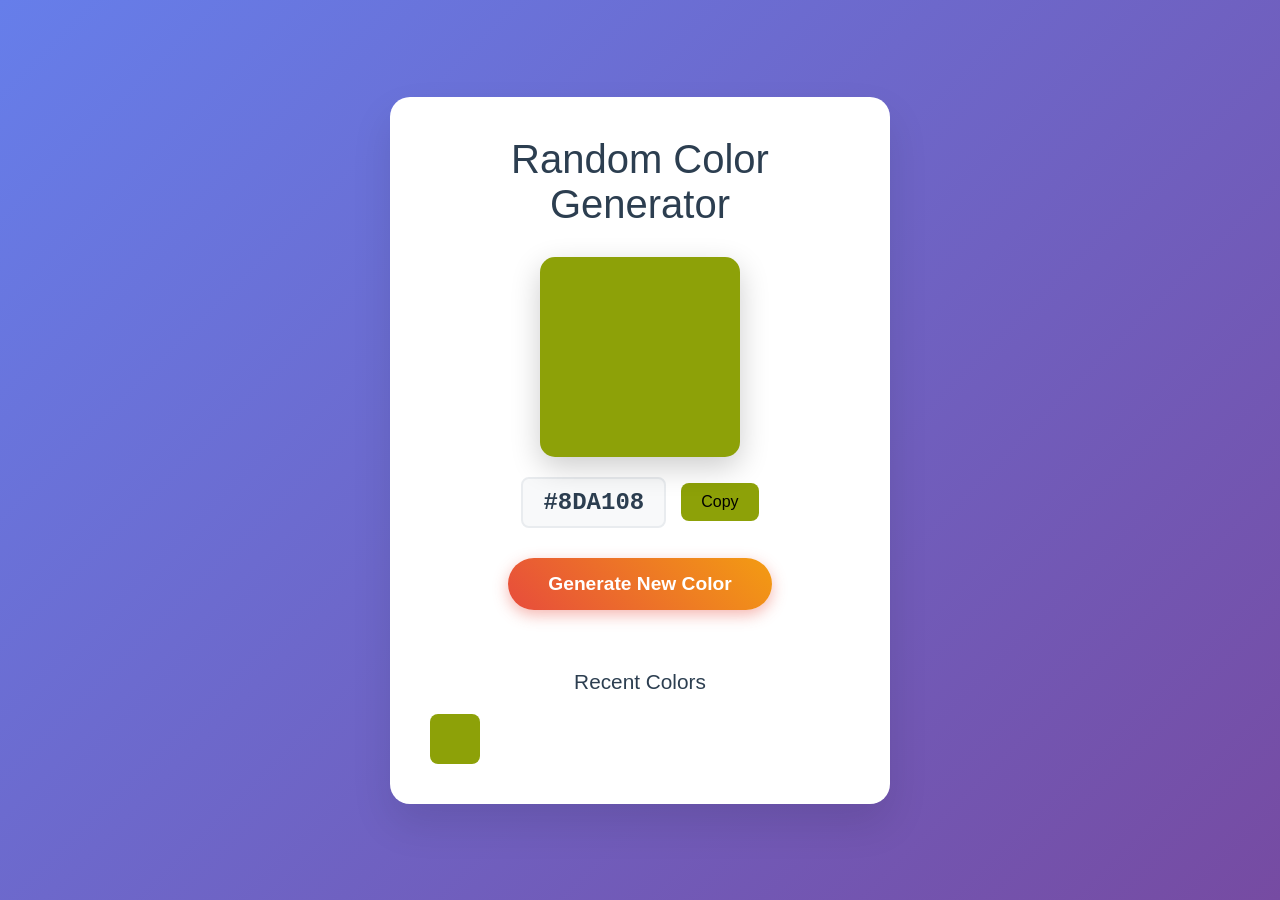
==== index.html @ a9df32db "feat: add random color generator" ====
<!DOCTYPE html>
<html lang="en">

<head>
  <meta charset="UTF-8">
  <meta name="viewport" content="width=device-width, initial-scale=1.0">
  <title>Random Color Generator</title>
  <link rel="stylesheet" href="styles.css">
</head>

<body>
  <div class="container">
    <h1>Random Color Generator</h1>
    <div class="color-display" id="colorDisplay">
      <div class="color-box" id="colorBox"></div>
      <div class="color-info">
        <span class="color-text" id="colorText">#3498db</span>
        <button class="copy-btn" id="copyBtn">Copy</button>
      </div>
    </div>
    <button class="generate-btn" id="generateBtn">Generate New Color</button>
    <div class="color-history" id="colorHistory">
      <h3>Recent Colors</h3>
      <div class="history-grid" id="historyGrid"></div>
    </div>
  </div>
  <script src="script.js"></script>
</body>

</html>
---- styles.css ----
* {
	margin: 0;
	padding: 0;
	box-sizing: border-box;
}

body {
	font-family: "Segoe UI", Tahoma, Geneva, Verdana, sans-serif;
	background: linear-gradient(135deg, #667eea 0%, #764ba2 100%);
	min-height: 100vh;
	display: flex;
	align-items: center;
	justify-content: center;
	padding: 20px;
}

.container {
	background: white;
	border-radius: 20px;
	box-shadow: 0 20px 40px rgba(0, 0, 0, 0.1);
	padding: 40px;
	text-align: center;
	max-width: 500px;
	width: 100%;
}

h1 {
	color: #2c3e50;
	margin-bottom: 30px;
	font-size: 2.5rem;
	font-weight: 300;
}

.color-display {
	margin-bottom: 30px;
}

.color-box {
	width: 200px;
	height: 200px;
	background-color: #3498db;
	border-radius: 15px;
	margin: 0 auto 20px;
	box-shadow: 0 10px 30px rgba(0, 0, 0, 0.2);
	transition: all 0.3s ease;
	cursor: pointer;
}

.color-box:hover {
	transform: scale(1.05);
	box-shadow: 0 15px 40px rgba(0, 0, 0, 0.3);
}

.color-info {
	display: flex;
	align-items: center;
	justify-content: center;
	gap: 15px;
}

.color-text {
	font-size: 1.5rem;
	font-weight: bold;
	color: #2c3e50;
	font-family: "Courier New", monospace;
	padding: 10px 20px;
	background: #f8f9fa;
	border-radius: 8px;
	border: 2px solid #e9ecef;
}

.copy-btn {
	background: #3498db;
	color: white;
	border: none;
	padding: 10px 20px;
	border-radius: 8px;
	cursor: pointer;
	font-size: 1rem;
	transition: all 0.3s ease;
}

.copy-btn:hover {
	background: #2980b9;
	transform: translateY(-2px);
}

.copy-btn:active {
	transform: translateY(0);
}

.generate-btn {
	background: linear-gradient(45deg, #e74c3c, #f39c12);
	color: white;
	border: none;
	padding: 15px 40px;
	border-radius: 50px;
	font-size: 1.2rem;
	font-weight: bold;
	cursor: pointer;
	transition: all 0.3s ease;
	box-shadow: 0 5px 15px rgba(231, 76, 60, 0.4);
	margin-bottom: 30px;
}

.generate-btn:hover {
	transform: translateY(-3px);
	box-shadow: 0 10px 25px rgba(231, 76, 60, 0.6);
}

.generate-btn:active {
	transform: translateY(-1px);
}

.color-history {
	margin-top: 30px;
}

.color-history h3 {
	color: #2c3e50;
	margin-bottom: 20px;
	font-size: 1.3rem;
	font-weight: 400;
}

.history-grid {
	display: grid;
	grid-template-columns: repeat(auto-fit, minmax(50px, 1fr));
	gap: 10px;
	max-height: 200px;
	overflow-y: auto;
}

.history-color {
	width: 50px;
	height: 50px;
	border-radius: 8px;
	cursor: pointer;
	transition: all 0.3s ease;
	border: 3px solid transparent;
	position: relative;
}

.history-color:hover {
	transform: scale(1.1);
	border-color: #2c3e50;
}

.history-color::after {
	content: attr(data-color);
	position: absolute;
	bottom: -25px;
	left: 50%;
	transform: translateX(-50%);
	font-size: 0.7rem;
	color: #7f8c8d;
	opacity: 0;
	transition: opacity 0.3s ease;
	white-space: nowrap;
}

.history-color:hover::after {
	opacity: 1;
}

.toast {
	position: fixed;
	bottom: 20px;
	right: 20px;
	background: #27ae60;
	color: white;
	padding: 15px 25px;
	border-radius: 8px;
	box-shadow: 0 5px 15px rgba(0, 0, 0, 0.2);
	transform: translateX(400px);
	transition: transform 0.3s ease;
	z-index: 1000;
}

.toast.show {
	transform: translateX(0);
}

@media (max-width: 600px) {
	.container {
		padding: 20px;
	}

	h1 {
		font-size: 2rem;
	}

	.color-box {
		width: 150px;
		height: 150px;
	}

	.color-info {
		flex-direction: column;
		gap: 10px;
	}

	.color-text {
		font-size: 1.2rem;
	}
}
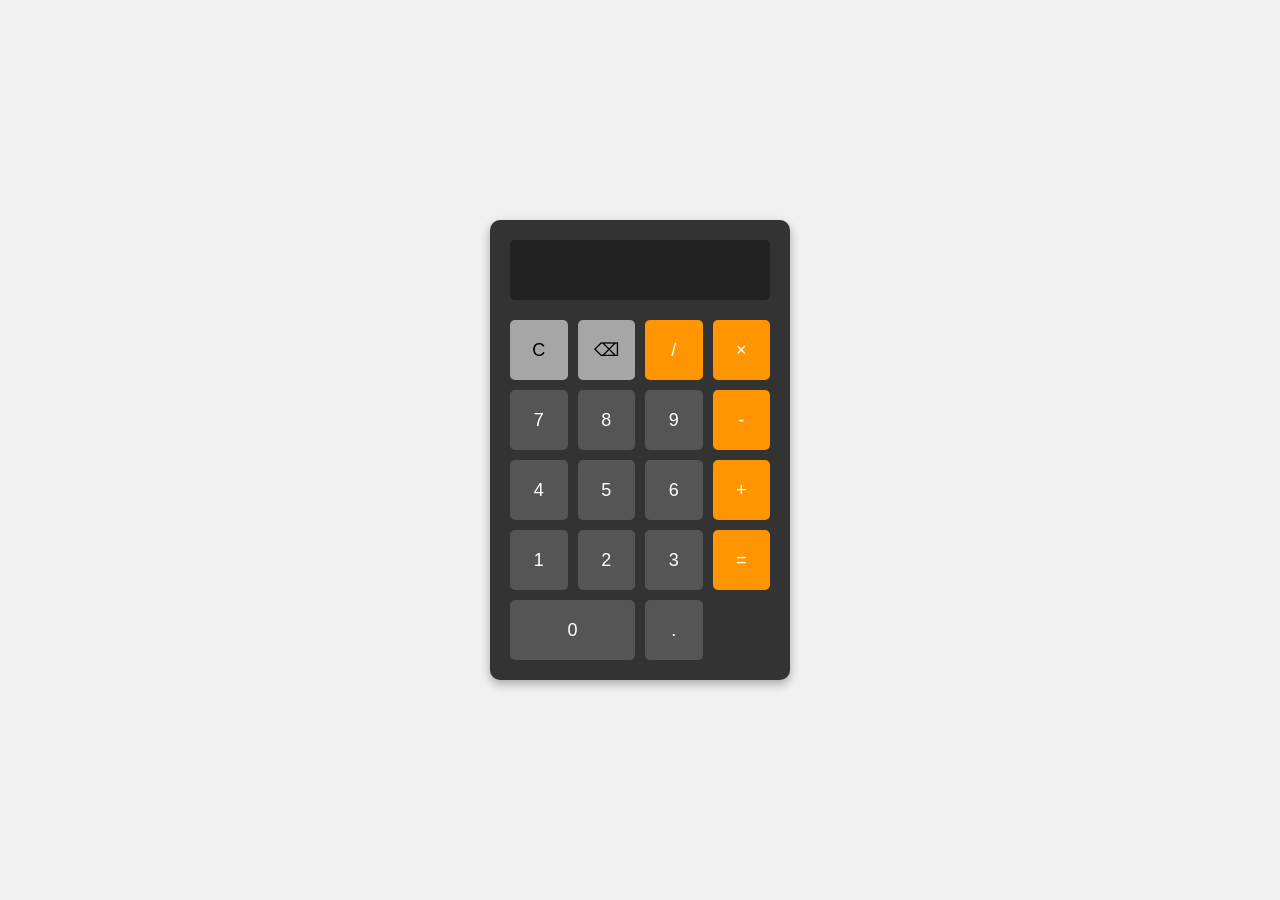
==== commit 65de8df1: "calculator string parse" ====
--- a/index.html
+++ b/index.html
@@ -1,30 +1,42 @@
 <!DOCTYPE html>
 <html lang="en">
-
 <head>
-  <meta charset="UTF-8">
-  <meta name="viewport" content="width=device-width, initial-scale=1.0">
-  <title>Random Color Generator</title>
-  <link rel="stylesheet" href="styles.css">
+    <meta charset="UTF-8">
+    <meta name="viewport" content="width=device-width, initial-scale=1.0">
+    <title>Simple Calculator</title>
+    <link rel="stylesheet" href="style.css">
 </head>
-
 <body>
-  <div class="container">
-    <h1>Random Color Generator</h1>
-    <div class="color-display" id="colorDisplay">
-      <div class="color-box" id="colorBox"></div>
-      <div class="color-info">
-        <span class="color-text" id="colorText">#3498db</span>
-        <button class="copy-btn" id="copyBtn">Copy</button>
-      </div>
+    <div class="calculator">
+        <div class="display">
+            <input type="text" id="result" readonly>
+        </div>
+        <div class="buttons">
+            <button onclick="clearDisplay()">C</button>
+            <button onclick="deleteLast()">⌫</button>
+            <button onclick="appendToDisplay('/')">/</button>
+            <button onclick="appendToDisplay('*')">×</button>
+            
+            <button onclick="appendToDisplay('7')">7</button>
+            <button onclick="appendToDisplay('8')">8</button>
+            <button onclick="appendToDisplay('9')">9</button>
+            <button onclick="appendToDisplay('-')">-</button>
+            
+            <button onclick="appendToDisplay('4')">4</button>
+            <button onclick="appendToDisplay('5')">5</button>
+            <button onclick="appendToDisplay('6')">6</button>
+            <button onclick="appendToDisplay('+')">+</button>
+            
+            <button onclick="appendToDisplay('1')">1</button>
+            <button onclick="appendToDisplay('2')">2</button>
+            <button onclick="appendToDisplay('3')">3</button>
+            <button onclick="calculate()" class="equals">=</button>
+            
+            <button onclick="appendToDisplay('0')" class="zero">0</button>
+            <button onclick="appendToDisplay('.')">.</button>
+        </div>
     </div>
-    <button class="generate-btn" id="generateBtn">Generate New Color</button>
-    <div class="color-history" id="colorHistory">
-      <h3>Recent Colors</h3>
-      <div class="history-grid" id="historyGrid"></div>
-    </div>
-  </div>
-  <script src="script.js"></script>
+    
+    <script src="script.js"></script>
 </body>
-
 </html>
--- a/style.css
+++ b/style.css
@@ -0,0 +1,103 @@
+* {
+    margin: 0;
+    padding: 0;
+    box-sizing: border-box;
+}
+
+body {
+    font-family: Arial, sans-serif;
+    background-color: #f0f0f0;
+    display: flex;
+    justify-content: center;
+    align-items: center;
+    min-height: 100vh;
+}
+
+.calculator {
+    background-color: #333;
+    border-radius: 10px;
+    padding: 20px;
+    box-shadow: 0 4px 10px rgba(0, 0, 0, 0.3);
+    width: 300px;
+}
+
+.display {
+    margin-bottom: 20px;
+}
+
+#result {
+    width: 100%;
+    height: 60px;
+    font-size: 24px;
+    text-align: right;
+    padding: 0 15px;
+    border: none;
+    border-radius: 5px;
+    background-color: #222;
+    color: white;
+    outline: none;
+}
+
+.buttons {
+    display: grid;
+    grid-template-columns: repeat(4, 1fr);
+    gap: 10px;
+}
+
+button {
+    height: 60px;
+    font-size: 18px;
+    border: none;
+    border-radius: 5px;
+    cursor: pointer;
+    background-color: #555;
+    color: white;
+    transition: background-color 0.2s;
+}
+
+button:hover {
+    background-color: #666;
+}
+
+button:active {
+    background-color: #777;
+}
+
+.zero {
+    grid-column: span 2;
+}
+
+.equals {
+    background-color: #ff9500;
+}
+
+.equals:hover {
+    background-color: #ffad33;
+}
+
+/* Operator buttons */
+button[onclick*="appendToDisplay('+')"],
+button[onclick*="appendToDisplay('-')"],
+button[onclick*="appendToDisplay('*')"],
+button[onclick*="appendToDisplay('/')"] {
+    background-color: #ff9500;
+}
+
+button[onclick*="appendToDisplay('+')"]:hover,
+button[onclick*="appendToDisplay('-')"]:hover,
+button[onclick*="appendToDisplay('*')"]:hover,
+button[onclick*="appendToDisplay('/')"]:hover {
+    background-color: #ffad33;
+}
+
+/* Clear and delete buttons */
+button[onclick="clearDisplay()"],
+button[onclick="deleteLast()"] {
+    background-color: #a6a6a6;
+    color: black;
+}
+
+button[onclick="clearDisplay()"]:hover,
+button[onclick="deleteLast()"]:hover {
+    background-color: #bfbfbf;
+}
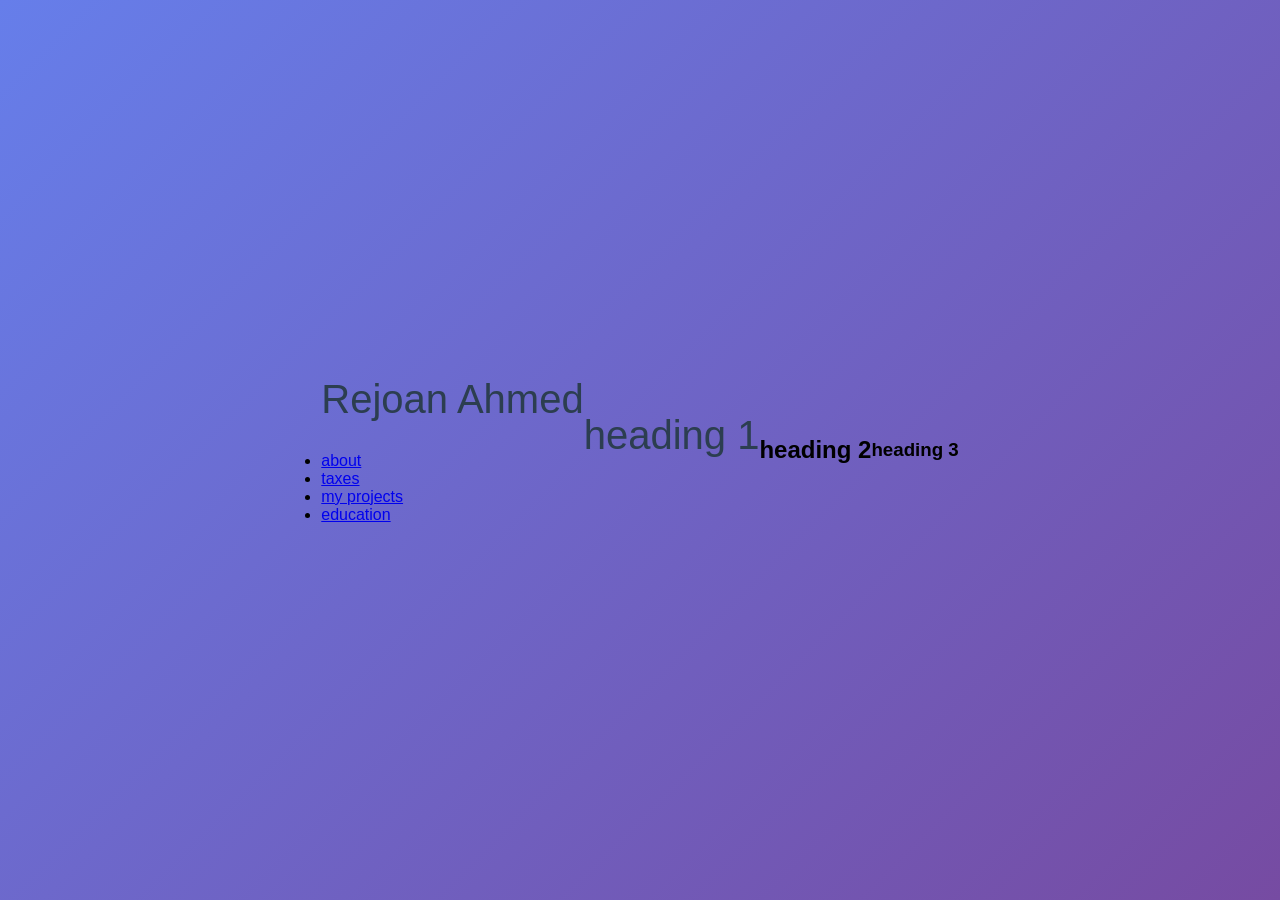
==== commit 0f43dd56: "initial version" ====
--- a/index.html
+++ b/index.html
@@ -1,42 +1,41 @@
 <!DOCTYPE html>
 <html lang="en">
+
 <head>
-    <meta charset="UTF-8">
-    <meta name="viewport" content="width=device-width, initial-scale=1.0">
-    <title>Simple Calculator</title>
-    <link rel="stylesheet" href="style.css">
+  <meta charset="UTF-8">
+  <meta name="viewport" content="width=device-width, initial-scale=1.0">
+  <link rel="stylesheet" href="styles.css">
+  <title>Amazing</title>
 </head>
+
 <body>
-    <div class="calculator">
-        <div class="display">
-            <input type="text" id="result" readonly>
-        </div>
-        <div class="buttons">
-            <button onclick="clearDisplay()">C</button>
-            <button onclick="deleteLast()">⌫</button>
-            <button onclick="appendToDisplay('/')">/</button>
-            <button onclick="appendToDisplay('*')">×</button>
-            
-            <button onclick="appendToDisplay('7')">7</button>
-            <button onclick="appendToDisplay('8')">8</button>
-            <button onclick="appendToDisplay('9')">9</button>
-            <button onclick="appendToDisplay('-')">-</button>
-            
-            <button onclick="appendToDisplay('4')">4</button>
-            <button onclick="appendToDisplay('5')">5</button>
-            <button onclick="appendToDisplay('6')">6</button>
-            <button onclick="appendToDisplay('+')">+</button>
-            
-            <button onclick="appendToDisplay('1')">1</button>
-            <button onclick="appendToDisplay('2')">2</button>
-            <button onclick="appendToDisplay('3')">3</button>
-            <button onclick="calculate()" class="equals">=</button>
-            
-            <button onclick="appendToDisplay('0')" class="zero">0</button>
-            <button onclick="appendToDisplay('.')">.</button>
-        </div>
-    </div>
-    
-    <script src="script.js"></script>
+  <nav>
+    <h1>Rejoan Ahmed</h1>
+    <ul>
+      <li>
+        <a href="/about">about </a>
+      </li>
+      <li>
+        <a href="/taxes">taxes </a>
+      </li>
+      <li>
+        <a href="/projects">my projects </a>
+      </li>
+      <li>
+        <a href="/education">education </a>
+      </li>
+    </ul>
+  </nav>
+
+  <h1>
+    heading 1
+  </h1>
+  <h2>
+    heading 2
+  </h2>
+  <h3>
+    heading 3
+  </h3>
 </body>
+
 </html>
--- a/styles.css
+++ b/styles.css
@@ -0,0 +1,206 @@
+* {
+	margin: 0;
+	padding: 0;
+	box-sizing: border-box;
+}
+
+body {
+	font-family: "Segoe UI", Tahoma, Geneva, Verdana, sans-serif;
+	background: linear-gradient(135deg, #667eea 0%, #764ba2 100%);
+	min-height: 100vh;
+	display: flex;
+	align-items: center;
+	justify-content: center;
+	padding: 20px;
+}
+
+.container {
+	background: white;
+	border-radius: 20px;
+	box-shadow: 0 20px 40px rgba(0, 0, 0, 0.1);
+	padding: 40px;
+	text-align: center;
+	max-width: 500px;
+	width: 100%;
+}
+
+h1 {
+	color: #2c3e50;
+	margin-bottom: 30px;
+	font-size: 2.5rem;
+	font-weight: 300;
+}
+
+.color-display {
+	margin-bottom: 30px;
+}
+
+.color-box {
+	width: 200px;
+	height: 200px;
+	background-color: #3498db;
+	border-radius: 15px;
+	margin: 0 auto 20px;
+	box-shadow: 0 10px 30px rgba(0, 0, 0, 0.2);
+	transition: all 0.3s ease;
+	cursor: pointer;
+}
+
+.color-box:hover {
+	transform: scale(1.05);
+	box-shadow: 0 15px 40px rgba(0, 0, 0, 0.3);
+}
+
+.color-info {
+	display: flex;
+	align-items: center;
+	justify-content: center;
+	gap: 15px;
+}
+
+.color-text {
+	font-size: 1.5rem;
+	font-weight: bold;
+	color: #2c3e50;
+	font-family: "Courier New", monospace;
+	padding: 10px 20px;
+	background: #f8f9fa;
+	border-radius: 8px;
+	border: 2px solid #e9ecef;
+}
+
+.copy-btn {
+	background: #3498db;
+	color: white;
+	border: none;
+	padding: 10px 20px;
+	border-radius: 8px;
+	cursor: pointer;
+	font-size: 1rem;
+	transition: all 0.3s ease;
+}
+
+.copy-btn:hover {
+	background: #2980b9;
+	transform: translateY(-2px);
+}
+
+.copy-btn:active {
+	transform: translateY(0);
+}
+
+.generate-btn {
+	background: linear-gradient(45deg, #e74c3c, #f39c12);
+	color: white;
+	border: none;
+	padding: 15px 40px;
+	border-radius: 50px;
+	font-size: 1.2rem;
+	font-weight: bold;
+	cursor: pointer;
+	transition: all 0.3s ease;
+	box-shadow: 0 5px 15px rgba(231, 76, 60, 0.4);
+	margin-bottom: 30px;
+}
+
+.generate-btn:hover {
+	transform: translateY(-3px);
+	box-shadow: 0 10px 25px rgba(231, 76, 60, 0.6);
+}
+
+.generate-btn:active {
+	transform: translateY(-1px);
+}
+
+.color-history {
+	margin-top: 30px;
+}
+
+.color-history h3 {
+	color: #2c3e50;
+	margin-bottom: 20px;
+	font-size: 1.3rem;
+	font-weight: 400;
+}
+
+.history-grid {
+	display: grid;
+	grid-template-columns: repeat(auto-fit, minmax(50px, 1fr));
+	gap: 10px;
+	max-height: 200px;
+	overflow-y: auto;
+}
+
+.history-color {
+	width: 50px;
+	height: 50px;
+	border-radius: 8px;
+	cursor: pointer;
+	transition: all 0.3s ease;
+	border: 3px solid transparent;
+	position: relative;
+}
+
+.history-color:hover {
+	transform: scale(1.1);
+	border-color: #2c3e50;
+}
+
+.history-color::after {
+	content: attr(data-color);
+	position: absolute;
+	bottom: -25px;
+	left: 50%;
+	transform: translateX(-50%);
+	font-size: 0.7rem;
+	color: #7f8c8d;
+	opacity: 0;
+	transition: opacity 0.3s ease;
+	white-space: nowrap;
+}
+
+.history-color:hover::after {
+	opacity: 1;
+}
+
+.toast {
+	position: fixed;
+	bottom: 20px;
+	right: 20px;
+	background: #27ae60;
+	color: white;
+	padding: 15px 25px;
+	border-radius: 8px;
+	box-shadow: 0 5px 15px rgba(0, 0, 0, 0.2);
+	transform: translateX(400px);
+	transition: transform 0.3s ease;
+	z-index: 1000;
+}
+
+.toast.show {
+	transform: translateX(0);
+}
+
+@media (max-width: 600px) {
+	.container {
+		padding: 20px;
+	}
+
+	h1 {
+		font-size: 2rem;
+	}
+
+	.color-box {
+		width: 150px;
+		height: 150px;
+	}
+
+	.color-info {
+		flex-direction: column;
+		gap: 10px;
+	}
+
+	.color-text {
+		font-size: 1.2rem;
+	}
+}
